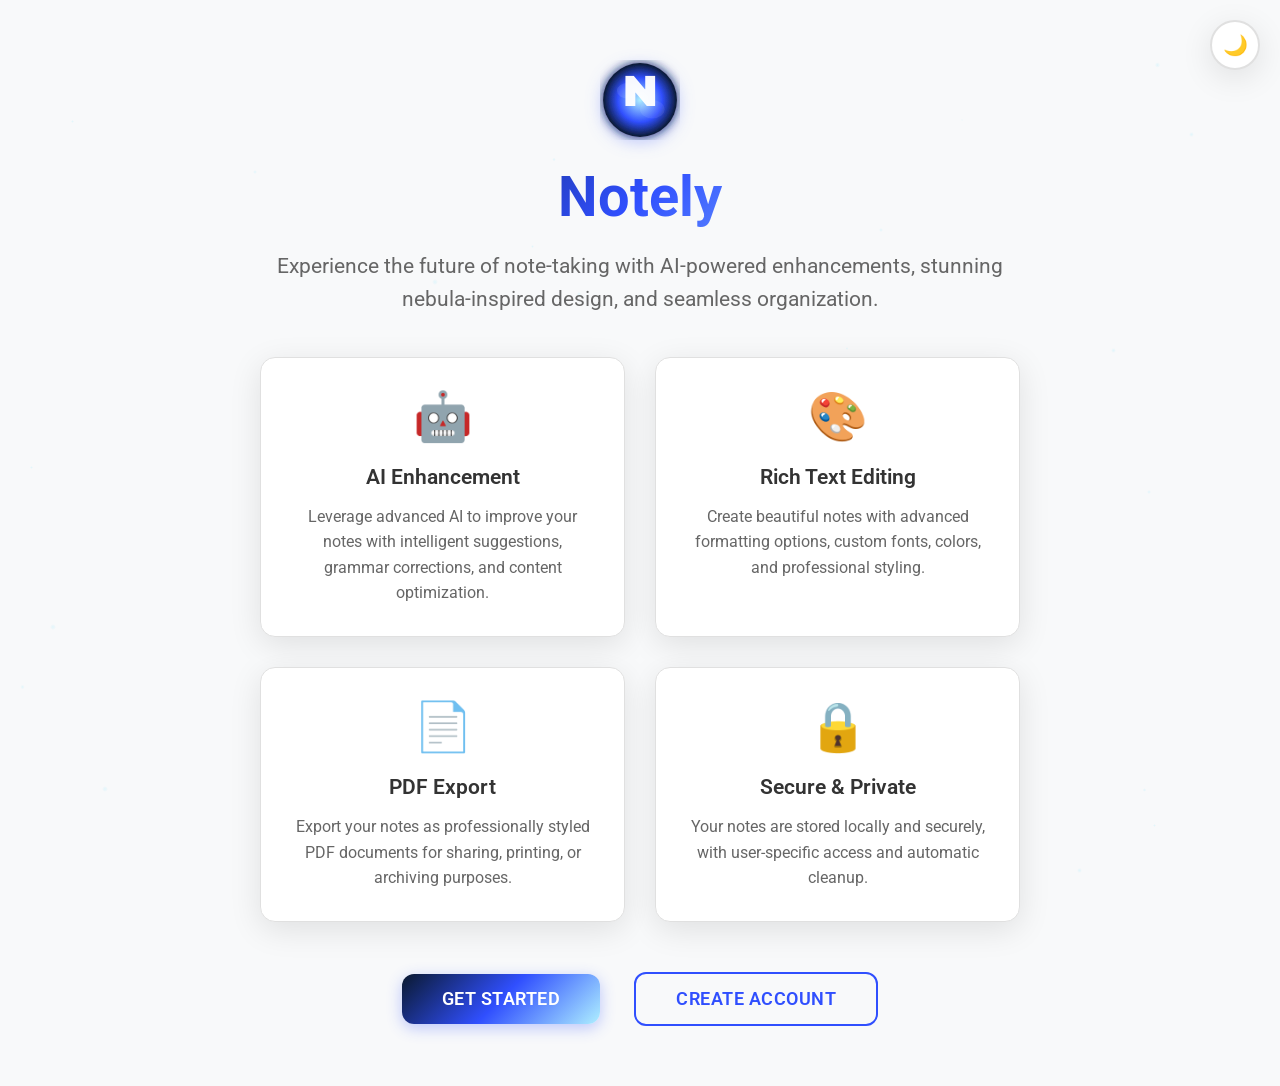
==== landing.html @ 45644776 "add UI pages and styles" ====
<!DOCTYPE html>
<html lang="en" data-theme="light">
<head>
    <meta charset="UTF-8">
    <meta name="viewport" content="width=device-width, initial-scale=1.0">
    <title>Notely - AI Enhanced Notes App</title>
    <link rel="stylesheet" href="auth-styles.css">
    <link href="https://fonts.googleapis.com/css?family=Roboto:400,700|Open+Sans:400,700|Lato:400,700|Montserrat:400,700&display=swap" rel="stylesheet">
    <style>
        .landing-content {
            text-align: center;
            max-width: 800px;
            margin: 0 auto;
            padding: 40px 20px;
        }
        
        .landing-title {
            font-size: 3.5rem;
            font-weight: 700;
            margin-bottom: 20px;
            background: var(--nebula-gradient);
            -webkit-background-clip: text;
            -webkit-text-fill-color: transparent;
            background-clip: text;
        }
        
        .landing-subtitle {
            font-size: 1.3rem;
            color: var(--text-secondary);
            margin-bottom: 40px;
            line-height: 1.6;
        }
        
        .landing-features {
            display: grid;
            grid-template-columns: repeat(auto-fit, minmax(250px, 1fr));
            gap: 30px;
            margin: 40px 0;
        }
        
        .feature-card {
            background: var(--card-bg);
            padding: 30px;
            border-radius: 15px;
            box-shadow: var(--shadow);
            border: 1px solid var(--border-color);
            transition: all 0.3s ease;
        }
        
        .feature-card:hover {
            transform: translateY(-5px);
            box-shadow: var(--shadow-hover);
        }
        
        .feature-icon {
            font-size: 3rem;
            margin-bottom: 20px;
        }
        
        .feature-title {
            font-size: 1.3rem;
            font-weight: 600;
            margin-bottom: 15px;
            color: var(--text-primary);
        }
        
        .feature-description {
            color: var(--text-secondary);
            line-height: 1.6;
        }
        
        .landing-actions {
            margin-top: 50px;
        }
        
        .landing-btn {
            display: inline-block;
            padding: 15px 40px;
            margin: 0 15px;
            border-radius: 12px;
            font-size: 1.1rem;
            font-weight: 600;
            text-decoration: none;
            transition: all 0.3s ease;
            text-transform: uppercase;
            letter-spacing: 0.5px;
        }
        
        .landing-btn.primary {
            background: var(--nebula-gradient);
            color: white;
            box-shadow: 0 4px 15px rgba(48, 79, 254, 0.3);
        }
        
        .landing-btn.secondary {
            background: transparent;
            color: var(--primary-color);
            border: 2px solid var(--primary-color);
        }
        
        .landing-btn:hover {
            transform: translateY(-2px);
            box-shadow: 0 8px 25px rgba(48, 79, 254, 0.4);
        }
        
        .landing-btn.secondary:hover {
            background: var(--primary-color);
            color: white;
        }
        
        @media (max-width: 768px) {
            .landing-title {
                font-size: 2.5rem;
            }
            
            .landing-subtitle {
                font-size: 1.1rem;
            }
            
            .landing-actions {
                display: flex;
                flex-direction: column;
                gap: 15px;
                align-items: center;
            }
            
            .landing-btn {
                margin: 0;
                width: 200px;
            }
        }
    </style>
</head>
<body>
    <!-- Animated background particles -->
    <div class="particles" id="particles"></div>
    
    <!-- Theme toggle button -->
    <button class="theme-toggle" id="themeToggle" title="Toggle Dark Mode">
        🌙
    </button>
    
    <div class="auth-container">
        <div class="landing-content">
            <div class="logo-container">
                <svg width="80" height="80" viewBox="0 0 52 52" fill="none" xmlns="http://www.w3.org/2000/svg" class="logo-nn-svg-styled">
                    <defs>
                        <radialGradient id="nebulaCircle" cx="50%" cy="50%" r="50%">
                            <stop offset="0%" stop-color="#aeefff"/>
                            <stop offset="60%" stop-color="#304ffe"/>
                            <stop offset="100%" stop-color="#0a192f"/>
                        </radialGradient>
                        <filter id="glow" x="-20%" y="-20%" width="140%" height="140%">
                            <feGaussianBlur stdDeviation="3" result="coloredBlur"/>
                            <feMerge>
                                <feMergeNode in="coloredBlur"/>
                                <feMergeNode in="SourceGraphic"/>
                            </feMerge>
                        </filter>
                    </defs>
                    <circle cx="26" cy="26" r="24" fill="url(#nebulaCircle)" filter="url(#glow)"/>
                    <ellipse cx="18" cy="20" rx="7" ry="5" fill="#fff" opacity="0.10"/>
                    <ellipse cx="34" cy="32" rx="8" ry="6" fill="#fff" opacity="0.08"/>
                    <text x="50%" y="58%" text-anchor="middle" font-family="'Montserrat', 'Roboto', Arial, sans-serif" font-size="28" font-weight="900" fill="#fff" opacity="0.96" class="logo-nn-drop-shadow">N</text>
                </svg>
            </div>
            
            <h1 class="landing-title">Notely</h1>
            <p class="landing-subtitle">
                Experience the future of note-taking with AI-powered enhancements, 
                stunning nebula-inspired design, and seamless organization.
            </p>
            
            <div class="landing-features">
                <div class="feature-card">
                    <div class="feature-icon">🤖</div>
                    <h3 class="feature-title">AI Enhancement</h3>
                    <p class="feature-description">
                        Leverage advanced AI to improve your notes with intelligent suggestions, 
                        grammar corrections, and content optimization.
                    </p>
                </div>
                
                <div class="feature-card">
                    <div class="feature-icon">🎨</div>
                    <h3 class="feature-title">Rich Text Editing</h3>
                    <p class="feature-description">
                        Create beautiful notes with advanced formatting options, 
                        custom fonts, colors, and professional styling.
                    </p>
                </div>
                
                <div class="feature-card">
                    <div class="feature-icon">📄</div>
                    <h3 class="feature-title">PDF Export</h3>
                    <p class="feature-description">
                        Export your notes as professionally styled PDF documents 
                        for sharing, printing, or archiving purposes.
                    </p>
                </div>
                
                <div class="feature-card">
                    <div class="feature-icon">🔒</div>
                    <h3 class="feature-title">Secure & Private</h3>
                    <p class="feature-description">
                        Your notes are stored locally and securely, 
                        with user-specific access and automatic cleanup.
                    </p>
                </div>
            </div>
            
            <div class="landing-actions">
                <a href="login.html" class="landing-btn primary">Get Started</a>
                <a href="signup.html" class="landing-btn secondary">Create Account</a>
            </div>
        </div>
    </div>
    
    <script src="auth.js"></script>
    <script>
        // Check if user is already logged in and redirect accordingly
        document.addEventListener('DOMContentLoaded', () => {
            if (AuthSystem.isLoggedIn()) {
                window.location.href = 'index.html';
            }
        });
        
        // Theme toggle functionality
        const themeToggle = document.getElementById('themeToggle');
        let isDarkMode = localStorage.getItem('darkMode') === 'true';
        
        function setupTheme() {
            if (isDarkMode) {
                document.documentElement.setAttribute('data-theme', 'dark');
                themeToggle.textContent = '☀️';
            } else {
                document.documentElement.setAttribute('data-theme', 'light');
                themeToggle.textContent = '🌙';
            }
        }
        
        function createParticles() {
            const particlesContainer = document.getElementById('particles');
            const particleCount = 30;
            
            for (let i = 0; i < particleCount; i++) {
                const particle = document.createElement('div');
                particle.className = 'particle';
                
                const size = Math.random() * 4 + 2;
                particle.style.width = `${size}px`;
                particle.style.height = `${size}px`;
                particle.style.left = `${Math.random() * 100}%`;
                particle.style.top = `${Math.random() * 100}%`;
                particle.style.animationDelay = `${Math.random() * 6}s`;
                particle.style.animationDuration = `${Math.random() * 3 + 3}s`;
                
                particlesContainer.appendChild(particle);
            }
        }
        
        themeToggle.addEventListener('click', () => {
            isDarkMode = !isDarkMode;
            localStorage.setItem('darkMode', isDarkMode);
            setupTheme();
            
            themeToggle.style.transform = 'rotate(360deg)';
            setTimeout(() => {
                themeToggle.style.transform = '';
            }, 300);
        });
        
        setupTheme();
        createParticles();
    </script>
</body>
</html>
---- auth-styles.css ----
/* Auth Pages Styles - Notely */
:root {
    --primary-color: #304ffe;
    --primary-light: #aeefff;
    --secondary-color: #0a192f;
    --accent-color: #ff6b9d;
    --text-primary: #333;
    --text-secondary: #666;
    --background: #f8f9fa;
    --card-bg: #ffffff;
    --border-color: #e0e0e0;
    --shadow: 0 8px 32px rgba(0, 0, 0, 0.1);
    --shadow-hover: 0 12px 40px rgba(0, 0, 0, 0.15);
    --gradient: linear-gradient(135deg, #667eea 0%, #764ba2 100%);
    --nebula-gradient: linear-gradient(135deg, #0a192f 0%, #304ffe 50%, #aeefff 100%);
}

[data-theme="dark"] {
    --text-primary: #ffffff;
    --text-secondary: #b0b0b0;
    --background: #0a192f;
    --card-bg: #1a2332;
    --border-color: #2a3441;
    --shadow: 0 8px 32px rgba(0, 0, 0, 0.3);
    --shadow-hover: 0 12px 40px rgba(0, 0, 0, 0.4);
}

* {
    margin: 0;
    padding: 0;
    box-sizing: border-box;
}

body {
    font-family: 'Roboto', 'Open Sans', sans-serif;
    background: var(--background);
    color: var(--text-primary);
    min-height: 100vh;
    position: relative;
    overflow-x: hidden;
}

/* Particles Background */
.particles {
    position: fixed;
    top: 0;
    left: 0;
    width: 100%;
    height: 100%;
    z-index: -1;
    overflow: hidden;
}

.particle {
    position: absolute;
    background: radial-gradient(circle, var(--primary-light) 0%, transparent 70%);
    border-radius: 50%;
    opacity: 0.3;
    animation: float 6s ease-in-out infinite;
}

@keyframes float {
    0%, 100% {
        transform: translateY(0px) rotate(0deg);
        opacity: 0.3;
    }
    50% {
        transform: translateY(-20px) rotate(180deg);
        opacity: 0.6;
    }
}

/* Theme Toggle */
.theme-toggle {
    position: fixed;
    top: 20px;
    right: 20px;
    background: var(--card-bg);
    border: 2px solid var(--border-color);
    border-radius: 50%;
    width: 50px;
    height: 50px;
    font-size: 20px;
    cursor: pointer;
    z-index: 1000;
    transition: all 0.3s ease;
    box-shadow: var(--shadow);
}

.theme-toggle:hover {
    transform: scale(1.1);
    box-shadow: var(--shadow-hover);
}

/* Auth Container */
.auth-container {
    display: flex;
    justify-content: center;
    align-items: center;
    min-height: 100vh;
    padding: 20px;
}

.auth-card {
    background: var(--card-bg);
    border-radius: 20px;
    padding: 40px;
    width: 100%;
    max-width: 450px;
    box-shadow: var(--shadow);
    border: 1px solid var(--border-color);
    backdrop-filter: blur(10px);
    animation: slideUp 0.6s ease-out;
}

@keyframes slideUp {
    from {
        opacity: 0;
        transform: translateY(30px);
    }
    to {
        opacity: 1;
        transform: translateY(0);
    }
}

/* Auth Header */
.auth-header {
    text-align: center;
    margin-bottom: 30px;
}

.logo-container {
    margin-bottom: 20px;
}

.logo-nn-svg-styled {
    filter: drop-shadow(0 4px 8px rgba(48, 79, 254, 0.3));
}

.auth-header h1 {
    font-size: 2.5rem;
    font-weight: 700;
    margin-bottom: 10px;
    background: var(--nebula-gradient);
    -webkit-background-clip: text;
    -webkit-text-fill-color: transparent;
    background-clip: text;
}

.auth-header p {
    color: var(--text-secondary);
    font-size: 1.1rem;
}

/* Auth Form */
.auth-form {
    display: flex;
    flex-direction: column;
    gap: 20px;
}

.form-group {
    display: flex;
    flex-direction: column;
    gap: 8px;
}

.form-group label {
    font-weight: 600;
    color: var(--text-primary);
    font-size: 0.95rem;
}

.form-group input {
    padding: 15px 20px;
    border: 2px solid var(--border-color);
    border-radius: 12px;
    font-size: 1rem;
    background: var(--card-bg);
    color: var(--text-primary);
    transition: all 0.3s ease;
    outline: none;
}

.form-group input:focus {
    border-color: var(--primary-color);
    box-shadow: 0 0 0 3px rgba(48, 79, 254, 0.1);
    transform: translateY(-2px);
}

.form-group input::placeholder {
    color: var(--text-secondary);
    opacity: 0.7;
}

/* Auth Button */
.auth-btn {
    padding: 15px 30px;
    border: none;
    border-radius: 12px;
    font-size: 1.1rem;
    font-weight: 600;
    cursor: pointer;
    transition: all 0.3s ease;
    text-transform: uppercase;
    letter-spacing: 0.5px;
}

.auth-btn.primary {
    background: var(--nebula-gradient);
    color: white;
    box-shadow: 0 4px 15px rgba(48, 79, 254, 0.3);
}

.auth-btn.primary:hover {
    transform: translateY(-2px);
    box-shadow: 0 8px 25px rgba(48, 79, 254, 0.4);
}

.auth-btn.primary:active {
    transform: translateY(0);
}

/* Auth Links */
.auth-links {
    text-align: center;
    margin-top: 20px;
    padding-top: 20px;
    border-top: 1px solid var(--border-color);
}

.auth-links a {
    color: var(--primary-color);
    text-decoration: none;
    font-weight: 500;
    transition: color 0.3s ease;
}

.auth-links a:hover {
    color: var(--accent-color);
    text-decoration: underline;
}

.auth-links .divider {
    margin: 0 10px;
    color: var(--text-secondary);
}

.auth-links span {
    color: var(--text-secondary);
}

/* Error Message */
.error-message {
    background: #ffebee;
    color: #c62828;
    padding: 15px;
    border-radius: 8px;
    margin-top: 20px;
    border-left: 4px solid #c62828;
    font-weight: 500;
}

.error-message.hidden {
    display: none;
}

[data-theme="dark"] .error-message {
    background: #2d1b1b;
    color: #ff6b6b;
    border-left-color: #ff6b6b;
}

/* Success Message */
.success-message {
    background: #e8f5e8;
    color: #2e7d32;
    padding: 15px;
    border-radius: 8px;
    margin-top: 20px;
    border-left: 4px solid #2e7d32;
    font-weight: 500;
}

.success-message.hidden {
    display: none;
}

[data-theme="dark"] .success-message {
    background: #1b2d1b;
    color: #4caf50;
    border-left-color: #4caf50;
}

/* Responsive Design */
@media (max-width: 480px) {
    .auth-card {
        padding: 30px 20px;
        margin: 10px;
    }
    
    .auth-header h1 {
        font-size: 2rem;
    }
    
    .auth-header p {
        font-size: 1rem;
    }
    
    .form-group input {
        padding: 12px 15px;
    }
    
    .auth-btn {
        padding: 12px 25px;
        font-size: 1rem;
    }
}

/* Loading State */
.auth-btn.loading {
    position: relative;
    color: transparent;
}

.auth-btn.loading::after {
    content: '';
    position: absolute;
    top: 50%;
    left: 50%;
    transform: translate(-50%, -50%);
    width: 20px;
    height: 20px;
    border: 2px solid transparent;
    border-top: 2px solid white;
    border-radius: 50%;
    animation: spin 1s linear infinite;
}

@keyframes spin {
    0% { transform: translate(-50%, -50%) rotate(0deg); }
    100% { transform: translate(-50%, -50%) rotate(360deg); }
}
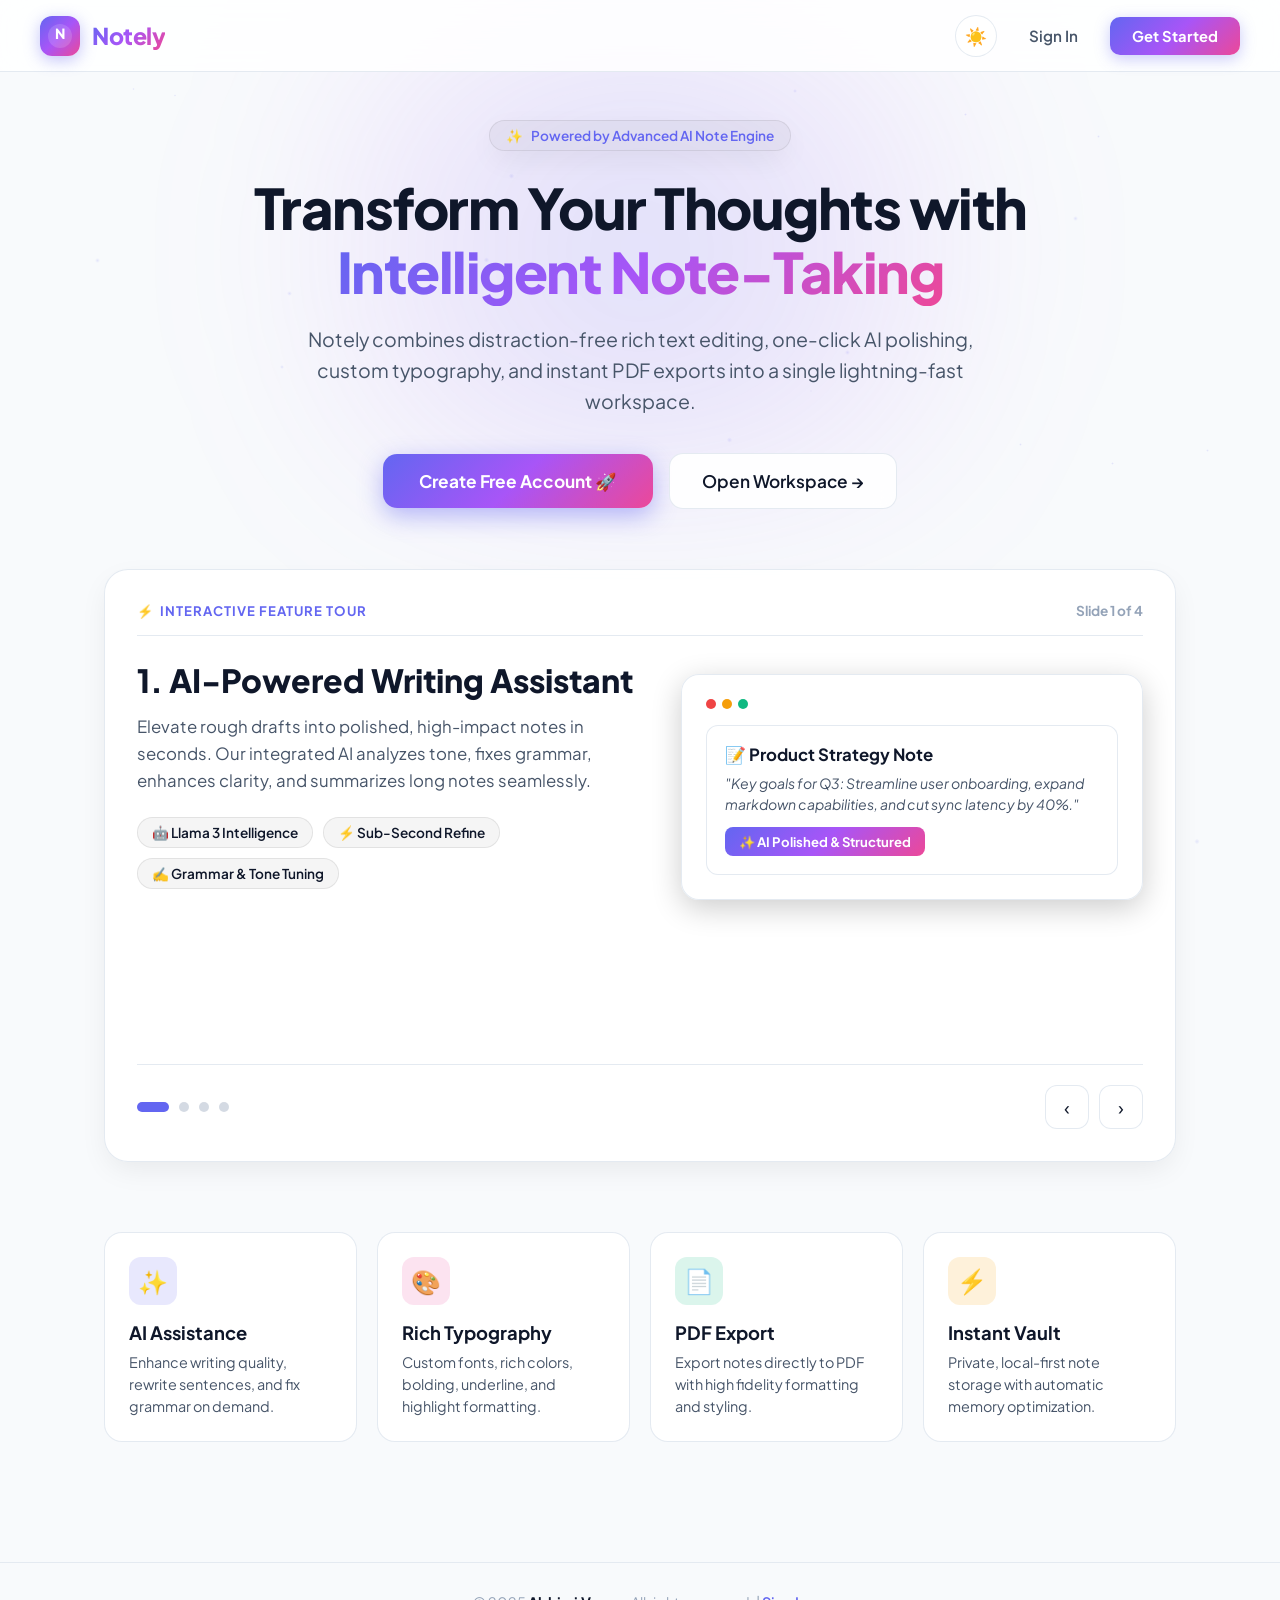
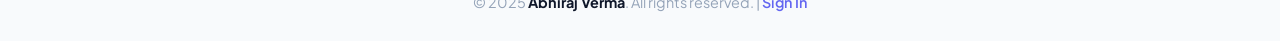
==== commit 0620f7c4: "Modernize UI: 4-slide interactive landing page, high-contrast theme, sleek navbar, and performance f" ====
--- a/landing.html
+++ b/landing.html
@@ -1,277 +1,896 @@
 <!DOCTYPE html>
-<html lang="en" data-theme="light">
+<html lang="en" data-theme="dark">
 <head>
     <meta charset="UTF-8">
     <meta name="viewport" content="width=device-width, initial-scale=1.0">
-    <title>Notely - AI Enhanced Notes App</title>
+    <title>Notely - Next-Gen AI Note Taking</title>
     <link rel="stylesheet" href="auth-styles.css">
-    <link href="https://fonts.googleapis.com/css?family=Roboto:400,700|Open+Sans:400,700|Lato:400,700|Montserrat:400,700&display=swap" rel="stylesheet">
+    <link rel="preconnect" href="https://fonts.googleapis.com">
+    <link rel="preconnect" href="https://fonts.gstatic.com" crossorigin>
+    <link href="https://fonts.googleapis.com/css2?family=Plus+Jakarta+Sans:wght@400;500;600;700;800&family=Montserrat:wght@700;900&display=swap" rel="stylesheet">
     <style>
-        .landing-content {
-            text-align: center;
-            max-width: 800px;
-            margin: 0 auto;
-            padding: 40px 20px;
-        }
-        
-        .landing-title {
-            font-size: 3.5rem;
-            font-weight: 700;
-            margin-bottom: 20px;
-            background: var(--nebula-gradient);
+        :root {
+            --font-main: 'Plus Jakarta Sans', -apple-system, BlinkMacSystemFont, 'Segoe UI', Roboto, sans-serif;
+            --primary: #6366f1;
+            --primary-hover: #4f46e5;
+            --secondary: #8b5cf6;
+            --accent: #ec4899;
+            --cyan: #06b6d4;
+            --grad-hero: linear-gradient(135deg, #6366f1 0%, #a855f7 50%, #ec4899 100%);
+            --grad-glow: linear-gradient(135deg, rgba(99,102,241,0.2) 0%, rgba(168,85,247,0.2) 100%);
+            --grad-cyan: linear-gradient(135deg, #06b6d4 0%, #3b82f6 100%);
+            --grad-emerald: linear-gradient(135deg, #10b981 0%, #059669 100%);
+            --grad-amber: linear-gradient(135deg, #f59e0b 0%, #d97706 100%);
+        }
+
+        [data-theme="dark"] {
+            --bg-body: #070913;
+            --bg-nav: rgba(11, 15, 29, 0.75);
+            --card-bg: rgba(17, 24, 39, 0.7);
+            --card-border: rgba(255, 255, 255, 0.08);
+            --card-border-active: rgba(99, 102, 241, 0.4);
+            --text-title: #f8fafc;
+            --text-body: #94a3b8;
+            --text-muted: #64748b;
+            --shadow-subtle: 0 10px 40px -10px rgba(0, 0, 0, 0.5);
+            --slide-bg: rgba(15, 23, 42, 0.65);
+            --chip-bg: rgba(255, 255, 255, 0.05);
+            --chip-border: rgba(255, 255, 255, 0.1);
+        }
+
+        [data-theme="light"] {
+            --bg-body: #f8fafc;
+            --bg-nav: rgba(255, 255, 255, 0.85);
+            --card-bg: rgba(255, 255, 255, 0.9);
+            --card-border: rgba(226, 232, 240, 0.9);
+            --card-border-active: rgba(99, 102, 241, 0.5);
+            --text-title: #0f172a;
+            --text-body: #475569;
+            --text-muted: #94a3b8;
+            --shadow-subtle: 0 10px 30px -5px rgba(0, 0, 0, 0.08);
+            --slide-bg: rgba(255, 255, 255, 0.8);
+            --chip-bg: rgba(0, 0, 0, 0.04);
+            --chip-border: rgba(0, 0, 0, 0.08);
+        }
+
+        * {
+            margin: 0;
+            padding: 0;
+            box-sizing: border-box;
+            font-family: var(--font-main);
+        }
+
+        body {
+            background-color: var(--bg-body);
+            color: var(--text-title);
+            min-height: 100vh;
+            overflow-x: hidden;
+            position: relative;
+            transition: background 0.3s ease, color 0.3s ease;
+        }
+
+        /* Ambient Glow Background */
+        .ambient-glow {
+            position: fixed;
+            top: 0;
+            left: 50%;
+            transform: translateX(-50%);
+            width: 1000px;
+            height: 500px;
+            background: radial-gradient(circle, rgba(99, 102, 241, 0.18) 0%, rgba(168, 85, 247, 0.1) 40%, transparent 70%);
+            filter: blur(80px);
+            pointer-events: none;
+            z-index: 0;
+        }
+
+        /* Navigation Bar */
+        .landing-nav {
+            position: fixed;
+            top: 0;
+            left: 0;
+            right: 0;
+            height: 72px;
+            background: var(--bg-nav);
+            backdrop-filter: blur(16px);
+            -webkit-backdrop-filter: blur(16px);
+            border-bottom: 1px solid var(--card-border);
+            display: flex;
+            align-items: center;
+            justify-content: space-between;
+            padding: 0 40px;
+            z-index: 100;
+            transition: all 0.3s ease;
+        }
+
+        .brand {
+            display: flex;
+            align-items: center;
+            gap: 12px;
+            text-decoration: none;
+        }
+
+        .brand-logo-wrap {
+            width: 40px;
+            height: 40px;
+            border-radius: 12px;
+            background: var(--grad-hero);
+            display: flex;
+            align-items: center;
+            justify-content: center;
+            box-shadow: 0 4px 16px rgba(99, 102, 241, 0.4);
+        }
+
+        .brand-logo-wrap svg {
+            width: 26px;
+            height: 26px;
+        }
+
+        .brand-name {
+            font-size: 1.45rem;
+            font-weight: 800;
+            letter-spacing: -0.5px;
+            background: var(--grad-hero);
             -webkit-background-clip: text;
             -webkit-text-fill-color: transparent;
-            background-clip: text;
-        }
-        
-        .landing-subtitle {
-            font-size: 1.3rem;
-            color: var(--text-secondary);
-            margin-bottom: 40px;
+        }
+
+        .nav-actions {
+            display: flex;
+            align-items: center;
+            gap: 16px;
+        }
+
+        .btn-theme {
+            width: 42px;
+            height: 42px;
+            border-radius: 50%;
+            background: var(--card-bg);
+            border: 1px solid var(--card-border);
+            color: var(--text-title);
+            font-size: 1.1rem;
+            cursor: pointer;
+            display: flex;
+            align-items: center;
+            justify-content: center;
+            transition: all 0.2s ease;
+        }
+
+        .btn-theme:hover {
+            transform: scale(1.08);
+            border-color: var(--primary);
+        }
+
+        .btn-link {
+            text-decoration: none;
+            color: var(--text-body);
+            font-weight: 600;
+            font-size: 0.95rem;
+            padding: 8px 16px;
+            border-radius: 8px;
+            transition: all 0.2s;
+        }
+
+        .btn-link:hover {
+            color: var(--text-title);
+            background: var(--chip-bg);
+        }
+
+        .btn-primary-nav {
+            text-decoration: none;
+            background: var(--grad-hero);
+            color: #ffffff;
+            font-weight: 700;
+            font-size: 0.92rem;
+            padding: 10px 22px;
+            border-radius: 10px;
+            box-shadow: 0 4px 15px rgba(99, 102, 241, 0.35);
+            transition: all 0.25s ease;
+        }
+
+        .btn-primary-nav:hover {
+            transform: translateY(-1px);
+            box-shadow: 0 6px 22px rgba(99, 102, 241, 0.5);
+        }
+
+        /* Hero Section */
+        .landing-main {
+            position: relative;
+            z-index: 1;
+            max-width: 1120px;
+            margin: 0 auto;
+            padding: 120px 24px 60px;
+            text-align: center;
+        }
+
+        .badge-pill {
+            display: inline-flex;
+            align-items: center;
+            gap: 8px;
+            padding: 6px 16px;
+            background: var(--chip-bg);
+            border: 1px solid var(--chip-border);
+            border-radius: 999px;
+            font-size: 0.85rem;
+            font-weight: 600;
+            color: var(--primary);
+            margin-bottom: 24px;
+            box-shadow: var(--shadow-subtle);
+        }
+
+        .badge-pill .sparkle {
+            animation: pulse 2s infinite;
+        }
+
+        @keyframes pulse {
+            0%, 100% { opacity: 1; transform: scale(1); }
+            50% { opacity: 0.6; transform: scale(0.9); }
+        }
+
+        .hero-title {
+            font-size: 3.5rem;
+            font-weight: 800;
+            line-height: 1.15;
+            letter-spacing: -1.5px;
+            margin-bottom: 20px;
+            color: var(--text-title);
+        }
+
+        .hero-title span.grad-text {
+            background: var(--grad-hero);
+            -webkit-background-clip: text;
+            -webkit-text-fill-color: transparent;
+        }
+
+        .hero-subtitle {
+            font-size: 1.22rem;
             line-height: 1.6;
-        }
-        
-        .landing-features {
-            display: grid;
-            grid-template-columns: repeat(auto-fit, minmax(250px, 1fr));
-            gap: 30px;
-            margin: 40px 0;
-        }
-        
-        .feature-card {
-            background: var(--card-bg);
-            padding: 30px;
-            border-radius: 15px;
-            box-shadow: var(--shadow);
-            border: 1px solid var(--border-color);
-            transition: all 0.3s ease;
-        }
-        
-        .feature-card:hover {
-            transform: translateY(-5px);
-            box-shadow: var(--shadow-hover);
-        }
-        
-        .feature-icon {
-            font-size: 3rem;
-            margin-bottom: 20px;
-        }
-        
-        .feature-title {
-            font-size: 1.3rem;
-            font-weight: 600;
-            margin-bottom: 15px;
-            color: var(--text-primary);
-        }
-        
-        .feature-description {
-            color: var(--text-secondary);
-            line-height: 1.6;
-        }
-        
-        .landing-actions {
-            margin-top: 50px;
-        }
-        
-        .landing-btn {
-            display: inline-block;
-            padding: 15px 40px;
-            margin: 0 15px;
-            border-radius: 12px;
-            font-size: 1.1rem;
+            color: var(--text-body);
+            max-width: 680px;
+            margin: 0 auto 36px;
+        }
+
+        .hero-cta-group {
+            display: flex;
+            align-items: center;
+            justify-content: center;
+            gap: 16px;
+            margin-bottom: 60px;
+            flex-wrap: wrap;
+        }
+
+        .hero-btn-main {
+            display: inline-flex;
+            align-items: center;
+            gap: 10px;
+            padding: 16px 36px;
+            border-radius: 14px;
+            font-size: 1.08rem;
+            font-weight: 700;
+            text-decoration: none;
+            background: var(--grad-hero);
+            color: #ffffff;
+            box-shadow: 0 8px 25px rgba(99, 102, 241, 0.45);
+            transition: all 0.25s ease;
+        }
+
+        .hero-btn-main:hover {
+            transform: translateY(-2px);
+            box-shadow: 0 12px 30px rgba(99, 102, 241, 0.6);
+        }
+
+        .hero-btn-outline {
+            display: inline-flex;
+            align-items: center;
+            gap: 8px;
+            padding: 16px 32px;
+            border-radius: 14px;
+            font-size: 1.08rem;
             font-weight: 600;
             text-decoration: none;
+            color: var(--text-title);
+            background: var(--card-bg);
+            border: 1px solid var(--card-border);
+            backdrop-filter: blur(10px);
+            transition: all 0.25s ease;
+        }
+
+        .hero-btn-outline:hover {
+            border-color: var(--primary);
+            transform: translateY(-2px);
+            color: var(--primary);
+        }
+
+        /* Interactive Slides / Showcase Section */
+        .showcase-container {
+            position: relative;
+            background: var(--card-bg);
+            border: 1px solid var(--card-border);
+            border-radius: 24px;
+            backdrop-filter: blur(20px);
+            -webkit-backdrop-filter: blur(20px);
+            box-shadow: var(--shadow-subtle);
+            padding: 32px;
+            margin-bottom: 70px;
+            text-align: left;
+            overflow: hidden;
+        }
+
+        .showcase-header {
+            display: flex;
+            justify-content: space-between;
+            align-items: center;
+            margin-bottom: 24px;
+            border-bottom: 1px solid var(--card-border);
+            padding-bottom: 16px;
+        }
+
+        .showcase-badge {
+            font-size: 0.82rem;
+            font-weight: 700;
+            text-transform: uppercase;
+            letter-spacing: 1px;
+            color: var(--primary);
+            display: flex;
+            align-items: center;
+            gap: 6px;
+        }
+
+        .slides-wrapper {
+            position: relative;
+            min-height: 380px;
+        }
+
+        .slide-item {
+            position: absolute;
+            top: 0;
+            left: 0;
+            width: 100%;
+            opacity: 0;
+            visibility: hidden;
+            transform: scale(0.97) translateY(10px);
+            transition: all 0.45s cubic-bezier(0.16, 1, 0.3, 1);
+            display: grid;
+            grid-template-columns: 1.1fr 1fr;
+            gap: 36px;
+            align-items: center;
+        }
+
+        .slide-item.active {
+            opacity: 1;
+            visibility: visible;
+            transform: scale(1) translateY(0);
+            position: relative;
+        }
+
+        .slide-text h3 {
+            font-size: 2rem;
+            font-weight: 800;
+            line-height: 1.25;
+            color: var(--text-title);
+            margin-bottom: 14px;
+        }
+
+        .slide-text p {
+            font-size: 1.05rem;
+            line-height: 1.6;
+            color: var(--text-body);
+            margin-bottom: 22px;
+        }
+
+        .slide-chips {
+            display: flex;
+            flex-wrap: wrap;
+            gap: 10px;
+            margin-bottom: 24px;
+        }
+
+        .slide-chip {
+            padding: 6px 14px;
+            background: var(--chip-bg);
+            border: 1px solid var(--chip-border);
+            border-radius: 999px;
+            font-size: 0.85rem;
+            font-weight: 600;
+            color: var(--text-title);
+        }
+
+        /* Mockup Visual in Slides */
+        .slide-visual {
+            background: var(--slide-bg);
+            border: 1px solid var(--card-border);
+            border-radius: 18px;
+            padding: 24px;
+            box-shadow: 0 8px 30px rgba(0, 0, 0, 0.2);
+            position: relative;
+        }
+
+        .mockup-bar {
+            display: flex;
+            gap: 6px;
+            margin-bottom: 16px;
+        }
+
+        .dot {
+            width: 10px;
+            height: 10px;
+            border-radius: 50%;
+        }
+        .dot-red { background: #ef4444; }
+        .dot-yellow { background: #f59e0b; }
+        .dot-green { background: #10b981; }
+
+        .mockup-card {
+            background: var(--card-bg);
+            border-radius: 12px;
+            padding: 18px;
+            border: 1px solid var(--card-border);
+        }
+
+        .mockup-title {
+            font-size: 1.05rem;
+            font-weight: 700;
+            color: var(--text-title);
+            margin-bottom: 8px;
+        }
+
+        .mockup-body {
+            font-size: 0.88rem;
+            color: var(--text-body);
+            line-height: 1.5;
+            margin-bottom: 12px;
+        }
+
+        .mockup-action-pill {
+            display: inline-flex;
+            align-items: center;
+            gap: 6px;
+            padding: 6px 14px;
+            border-radius: 8px;
+            font-size: 0.82rem;
+            font-weight: 700;
+            color: #ffffff;
+        }
+
+        /* Controls: Dots and Next/Prev */
+        .showcase-footer {
+            display: flex;
+            justify-content: space-between;
+            align-items: center;
+            margin-top: 24px;
+            padding-top: 20px;
+            border-top: 1px solid var(--card-border);
+        }
+
+        .slide-dots {
+            display: flex;
+            gap: 10px;
+            align-items: center;
+        }
+
+        .slide-dot {
+            width: 10px;
+            height: 10px;
+            border-radius: 999px;
+            background: var(--text-muted);
+            opacity: 0.4;
+            cursor: pointer;
             transition: all 0.3s ease;
-            text-transform: uppercase;
-            letter-spacing: 0.5px;
-        }
-        
-        .landing-btn.primary {
-            background: var(--nebula-gradient);
-            color: white;
-            box-shadow: 0 4px 15px rgba(48, 79, 254, 0.3);
-        }
-        
-        .landing-btn.secondary {
-            background: transparent;
-            color: var(--primary-color);
-            border: 2px solid var(--primary-color);
-        }
-        
-        .landing-btn:hover {
-            transform: translateY(-2px);
-            box-shadow: 0 8px 25px rgba(48, 79, 254, 0.4);
-        }
-        
-        .landing-btn.secondary:hover {
-            background: var(--primary-color);
-            color: white;
-        }
-        
-        @media (max-width: 768px) {
-            .landing-title {
-                font-size: 2.5rem;
-            }
-            
-            .landing-subtitle {
-                font-size: 1.1rem;
-            }
-            
-            .landing-actions {
-                display: flex;
-                flex-direction: column;
-                gap: 15px;
-                align-items: center;
-            }
-            
-            .landing-btn {
-                margin: 0;
-                width: 200px;
-            }
+            border: none;
+        }
+
+        .slide-dot.active {
+            width: 32px;
+            background: var(--primary);
+            opacity: 1;
+        }
+
+        .slide-nav-btns {
+            display: flex;
+            gap: 10px;
+        }
+
+        .slide-btn {
+            width: 44px;
+            height: 44px;
+            border-radius: 12px;
+            background: var(--card-bg);
+            border: 1px solid var(--card-border);
+            color: var(--text-title);
+            font-size: 1.2rem;
+            cursor: pointer;
+            display: flex;
+            align-items: center;
+            justify-content: center;
+            transition: all 0.2s ease;
+        }
+
+        .slide-btn:hover {
+            background: var(--primary);
+            color: #ffffff;
+            border-color: var(--primary);
+        }
+
+        /* 4 Quick Feature Cards Grid */
+        .features-grid {
+            display: grid;
+            grid-template-columns: repeat(4, 1fr);
+            gap: 20px;
+            margin-bottom: 60px;
+            text-align: left;
+        }
+
+        .f-card {
+            background: var(--card-bg);
+            border: 1px solid var(--card-border);
+            border-radius: 18px;
+            padding: 24px;
+            backdrop-filter: blur(10px);
+            transition: all 0.3s ease;
+        }
+
+        .f-card:hover {
+            transform: translateY(-4px);
+            border-color: var(--card-border-active);
+            box-shadow: var(--shadow-subtle);
+        }
+
+        .f-icon-box {
+            width: 48px;
+            height: 48px;
+            border-radius: 12px;
+            display: flex;
+            align-items: center;
+            justify-content: center;
+            font-size: 1.5rem;
+            margin-bottom: 16px;
+        }
+
+        .f-card h4 {
+            font-size: 1.15rem;
+            font-weight: 700;
+            color: var(--text-title);
+            margin-bottom: 8px;
+        }
+
+        .f-card p {
+            font-size: 0.9rem;
+            color: var(--text-body);
+            line-height: 1.5;
+        }
+
+        /* Footer */
+        .landing-footer {
+            border-top: 1px solid var(--card-border);
+            padding: 30px 20px;
+            text-align: center;
+            font-size: 0.9rem;
+            color: var(--text-muted);
+        }
+
+        .landing-footer a {
+            color: var(--primary);
+            text-decoration: none;
+            font-weight: 600;
+        }
+
+        /* Responsive */
+        @media (max-width: 900px) {
+            .landing-nav { padding: 0 20px; }
+            .hero-title { font-size: 2.6rem; }
+            .slide-item { grid-template-columns: 1fr; gap: 24px; }
+            .features-grid { grid-template-columns: repeat(2, 1fr); }
+        }
+
+        @media (max-width: 600px) {
+            .hero-title { font-size: 2.1rem; }
+            .hero-subtitle { font-size: 1rem; }
+            .features-grid { grid-template-columns: 1fr; }
+            .slide-text h3 { font-size: 1.5rem; }
+            .showcase-container { padding: 20px; }
         }
     </style>
 </head>
 <body>
-    <!-- Animated background particles -->
+    <div class="ambient-glow"></div>
     <div class="particles" id="particles"></div>
-    
-    <!-- Theme toggle button -->
-    <button class="theme-toggle" id="themeToggle" title="Toggle Dark Mode">
-        🌙
-    </button>
-    
-    <div class="auth-container">
-        <div class="landing-content">
-            <div class="logo-container">
-                <svg width="80" height="80" viewBox="0 0 52 52" fill="none" xmlns="http://www.w3.org/2000/svg" class="logo-nn-svg-styled">
-                    <defs>
-                        <radialGradient id="nebulaCircle" cx="50%" cy="50%" r="50%">
-                            <stop offset="0%" stop-color="#aeefff"/>
-                            <stop offset="60%" stop-color="#304ffe"/>
-                            <stop offset="100%" stop-color="#0a192f"/>
-                        </radialGradient>
-                        <filter id="glow" x="-20%" y="-20%" width="140%" height="140%">
-                            <feGaussianBlur stdDeviation="3" result="coloredBlur"/>
-                            <feMerge>
-                                <feMergeNode in="coloredBlur"/>
-                                <feMergeNode in="SourceGraphic"/>
-                            </feMerge>
-                        </filter>
-                    </defs>
-                    <circle cx="26" cy="26" r="24" fill="url(#nebulaCircle)" filter="url(#glow)"/>
-                    <ellipse cx="18" cy="20" rx="7" ry="5" fill="#fff" opacity="0.10"/>
-                    <ellipse cx="34" cy="32" rx="8" ry="6" fill="#fff" opacity="0.08"/>
-                    <text x="50%" y="58%" text-anchor="middle" font-family="'Montserrat', 'Roboto', Arial, sans-serif" font-size="28" font-weight="900" fill="#fff" opacity="0.96" class="logo-nn-drop-shadow">N</text>
+
+    <!-- Navigation -->
+    <header class="landing-nav">
+        <a href="landing.html" class="brand">
+            <div class="brand-logo-wrap">
+                <svg viewBox="0 0 52 52" fill="none" xmlns="http://www.w3.org/2000/svg">
+                    <circle cx="26" cy="26" r="24" fill="#ffffff" fill-opacity="0.15"/>
+                    <text x="50%" y="60%" text-anchor="middle" font-family="'Montserrat', sans-serif" font-size="28" font-weight="900" fill="#ffffff">N</text>
                 </svg>
             </div>
-            
-            <h1 class="landing-title">Notely</h1>
-            <p class="landing-subtitle">
-                Experience the future of note-taking with AI-powered enhancements, 
-                stunning nebula-inspired design, and seamless organization.
-            </p>
-            
-            <div class="landing-features">
-                <div class="feature-card">
-                    <div class="feature-icon">🤖</div>
-                    <h3 class="feature-title">AI Enhancement</h3>
-                    <p class="feature-description">
-                        Leverage advanced AI to improve your notes with intelligent suggestions, 
-                        grammar corrections, and content optimization.
-                    </p>
+            <span class="brand-name">Notely</span>
+        </a>
+
+        <div class="nav-actions">
+            <button class="btn-theme" id="themeToggle" title="Toggle Light/Dark Theme">🌙</button>
+            <a href="login.html" class="btn-link">Sign In</a>
+            <a href="signup.html" class="btn-primary-nav">Get Started</a>
+        </div>
+    </header>
+
+    <!-- Main Container -->
+    <main class="landing-main">
+        <!-- Hero Section -->
+        <div class="badge-pill">
+            <span class="sparkle">✨</span> Powered by Advanced AI Note Engine
+        </div>
+
+        <h1 class="hero-title">
+            Transform Your Thoughts with <br>
+            <span class="grad-text">Intelligent Note-Taking</span>
+        </h1>
+
+        <p class="hero-subtitle">
+            Notely combines distraction-free rich text editing, one-click AI polishing, custom typography, and instant PDF exports into a single lightning-fast workspace.
+        </p>
+
+        <div class="hero-cta-group">
+            <a href="signup.html" class="hero-btn-main">
+                Create Free Account 🚀
+            </a>
+            <a href="login.html" class="hero-btn-outline">
+                Open Workspace →
+            </a>
+        </div>
+
+        <!-- Interactive 4-Slide Showcase Section -->
+        <div class="showcase-container" id="showcaseContainer">
+            <div class="showcase-header">
+                <div class="showcase-badge">
+                    <span>⚡</span> Interactive Feature Tour
                 </div>
-                
-                <div class="feature-card">
-                    <div class="feature-icon">🎨</div>
-                    <h3 class="feature-title">Rich Text Editing</h3>
-                    <p class="feature-description">
-                        Create beautiful notes with advanced formatting options, 
-                        custom fonts, colors, and professional styling.
-                    </p>
+                <span id="slideCounter" style="font-size: 0.85rem; font-weight: 700; color: var(--text-muted);">Slide 1 of 4</span>
+            </div>
+
+            <div class="slides-wrapper">
+                <!-- Slide 1: AI Assistant -->
+                <div class="slide-item active" data-index="0">
+                    <div class="slide-text">
+                        <h3>1. AI-Powered Writing Assistant</h3>
+                        <p>Elevate rough drafts into polished, high-impact notes in seconds. Our integrated AI analyzes tone, fixes grammar, enhances clarity, and summarizes long notes seamlessly.</p>
+                        <div class="slide-chips">
+                            <span class="slide-chip">🤖 Llama 3 Intelligence</span>
+                            <span class="slide-chip">⚡ Sub-Second Refine</span>
+                            <span class="slide-chip">✍️ Grammar & Tone Tuning</span>
+                        </div>
+                    </div>
+                    <div class="slide-visual">
+                        <div class="mockup-bar">
+                            <span class="dot dot-red"></span>
+                            <span class="dot dot-yellow"></span>
+                            <span class="dot dot-green"></span>
+                        </div>
+                        <div class="mockup-card">
+                            <div class="mockup-title">📝 Product Strategy Note</div>
+                            <div class="mockup-body">
+                                <em>"Key goals for Q3: Streamline user onboarding, expand markdown capabilities, and cut sync latency by 40%."</em>
+                            </div>
+                            <span class="mockup-action-pill" style="background: var(--grad-hero);">✨ AI Polished & Structured</span>
+                        </div>
+                    </div>
                 </div>
-                
-                <div class="feature-card">
-                    <div class="feature-icon">📄</div>
-                    <h3 class="feature-title">PDF Export</h3>
-                    <p class="feature-description">
-                        Export your notes as professionally styled PDF documents 
-                        for sharing, printing, or archiving purposes.
-                    </p>
+
+                <!-- Slide 2: Rich Text & Typography -->
+                <div class="slide-item" data-index="1">
+                    <div class="slide-text">
+                        <h3>2. Custom Fonts & Rich Text Studio</h3>
+                        <p>Express ideas your way. Choose from handcrafted Google typography pairings, text highlighting, custom color palettes, and full inline rich text tools.</p>
+                        <div class="slide-chips">
+                            <span class="slide-chip">🎨 10+ Google Fonts</span>
+                            <span class="slide-chip">🖌️ Color & Highlight Pickers</span>
+                            <span class="slide-chip"><b>B</b> / <u>U</u> / <s>S</s> Formatting</span>
+                        </div>
+                    </div>
+                    <div class="slide-visual">
+                        <div class="mockup-bar">
+                            <span class="dot dot-red"></span>
+                            <span class="dot dot-yellow"></span>
+                            <span class="dot dot-green"></span>
+                        </div>
+                        <div class="mockup-card">
+                            <div class="mockup-title" style="font-family: 'Montserrat', sans-serif; color: var(--primary);">🎨 Creative Brief — Montserrat 18px</div>
+                            <div class="mockup-body">
+                                <span style="background: rgba(236,72,153,0.2); padding: 2px 6px; border-radius: 4px; font-weight: bold;">Highlight Key Milestones</span> with styled selections and beautiful font hierarchies.
+                            </div>
+                            <span class="mockup-action-pill" style="background: var(--grad-cyan);">🖋️ Rich Text Enabled</span>
+                        </div>
+                    </div>
                 </div>
-                
-                <div class="feature-card">
-                    <div class="feature-icon">🔒</div>
-                    <h3 class="feature-title">Secure & Private</h3>
-                    <p class="feature-description">
-                        Your notes are stored locally and securely, 
-                        with user-specific access and automatic cleanup.
-                    </p>
+
+                <!-- Slide 3: PDF Export & Smart Storage -->
+                <div class="slide-item" data-index="2">
+                    <div class="slide-text">
+                        <h3>3. One-Click PDF Export & Smart Vault</h3>
+                        <p>Generate beautifully formatted, high-resolution PDF documents ready for sharing, archiving, or printing. Keep your space clean with automated lifecycle storage.</p>
+                        <div class="slide-chips">
+                            <span class="slide-chip">📄 Vector Sharp PDFs</span>
+                            <span class="slide-chip">📊 Storage Meter</span>
+                            <span class="slide-chip">🛡️ 15-Day Auto-Cleanup</span>
+                        </div>
+                    </div>
+                    <div class="slide-visual">
+                        <div class="mockup-bar">
+                            <span class="dot dot-red"></span>
+                            <span class="dot dot-yellow"></span>
+                            <span class="dot dot-green"></span>
+                        </div>
+                        <div class="mockup-card">
+                            <div class="mockup-title">📑 Export Ready: Meeting Summary.pdf</div>
+                            <div class="mockup-body">
+                                Clean margins, selectable vector text, and custom header metadata embedded automatically.
+                            </div>
+                            <span class="mockup-action-pill" style="background: var(--grad-emerald);">⬇️ Download PDF (One-Click)</span>
+                        </div>
+                    </div>
+                </div>
+
+                <!-- Slide 4: Privacy & Nebula Dark Mode -->
+                <div class="slide-item" data-index="3">
+                    <div class="slide-text">
+                        <h3>4. 100% Client-Side Privacy & Dark Theme</h3>
+                        <p>Your notes are saved in your local sandbox vault. Enjoy zero-latency instant searching and switch effortlessly between midnight dark and crisp light themes.</p>
+                        <div class="slide-chips">
+                            <span class="slide-chip">🔒 Zero Tracker Policy</span>
+                            <span class="slide-chip">🌙 Midnight Dark Mode</span>
+                            <span class="slide-chip">📱 100% Mobile Ready</span>
+                        </div>
+                    </div>
+                    <div class="slide-visual">
+                        <div class="mockup-bar">
+                            <span class="dot dot-red"></span>
+                            <span class="dot dot-yellow"></span>
+                            <span class="dot dot-green"></span>
+                        </div>
+                        <div class="mockup-card">
+                            <div class="mockup-title">🔒 Private Encrypted Vault</div>
+                            <div class="mockup-body">
+                                <em>All notes live in your browser's private storage. No unauthorized external access.</em>
+                            </div>
+                            <span class="mockup-action-pill" style="background: var(--grad-amber);">🛡️ Local Storage Active</span>
+                        </div>
+                    </div>
                 </div>
             </div>
-            
-            <div class="landing-actions">
-                <a href="login.html" class="landing-btn primary">Get Started</a>
-                <a href="signup.html" class="landing-btn secondary">Create Account</a>
+
+            <!-- Slide Navigation Footer -->
+            <div class="showcase-footer">
+                <div class="slide-dots" id="slideDots">
+                    <button class="slide-dot active" data-to="0" title="Slide 1"></button>
+                    <button class="slide-dot" data-to="1" title="Slide 2"></button>
+                    <button class="slide-dot" data-to="2" title="Slide 3"></button>
+                    <button class="slide-dot" data-to="3" title="Slide 4"></button>
+                </div>
+
+                <div class="slide-nav-btns">
+                    <button class="slide-btn" id="prevSlideBtn" title="Previous Slide">‹</button>
+                    <button class="slide-btn" id="nextSlideBtn" title="Next Slide">›</button>
+                </div>
             </div>
         </div>
-    </div>
-    
+
+        <!-- 4 Quick Highlight Cards -->
+        <div class="features-grid">
+            <div class="f-card">
+                <div class="f-icon-box" style="background: rgba(99,102,241,0.15); color: #818cf8;">✨</div>
+                <h4>AI Assistance</h4>
+                <p>Enhance writing quality, rewrite sentences, and fix grammar on demand.</p>
+            </div>
+            <div class="f-card">
+                <div class="f-icon-box" style="background: rgba(236,72,153,0.15); color: #f472b6;">🎨</div>
+                <h4>Rich Typography</h4>
+                <p>Custom fonts, rich colors, bolding, underline, and highlight formatting.</p>
+            </div>
+            <div class="f-card">
+                <div class="f-icon-box" style="background: rgba(16,185,129,0.15); color: #34d399;">📄</div>
+                <h4>PDF Export</h4>
+                <p>Export notes directly to PDF with high fidelity formatting and styling.</p>
+            </div>
+            <div class="f-card">
+                <div class="f-icon-box" style="background: rgba(245,158,11,0.15); color: #fbbf24;">⚡</div>
+                <h4>Instant Vault</h4>
+                <p>Private, local-first note storage with automatic memory optimization.</p>
+            </div>
+        </div>
+    </main>
+
+    <!-- Footer -->
+    <footer class="landing-footer">
+        <div>&copy; 2025 <strong style="color: var(--text-title);">Abhiraj Verma</strong>. All rights reserved. | <a href="login.html">Sign In</a></div>
+    </footer>
+
     <script src="auth.js"></script>
     <script>
-        // Check if user is already logged in and redirect accordingly
+        // Redirect if already logged in
         document.addEventListener('DOMContentLoaded', () => {
             if (AuthSystem.isLoggedIn()) {
                 window.location.href = 'index.html';
             }
         });
-        
-        // Theme toggle functionality
+
+        // Theme Toggle
         const themeToggle = document.getElementById('themeToggle');
-        let isDarkMode = localStorage.getItem('darkMode') === 'true';
-        
-        function setupTheme() {
-            if (isDarkMode) {
+        let isDark = localStorage.getItem('darkMode') !== 'false'; // Default dark
+
+        function applyTheme() {
+            if (isDark) {
                 document.documentElement.setAttribute('data-theme', 'dark');
-                themeToggle.textContent = '☀️';
+                if (themeToggle) themeToggle.textContent = '☀️';
             } else {
                 document.documentElement.setAttribute('data-theme', 'light');
-                themeToggle.textContent = '🌙';
+                if (themeToggle) themeToggle.textContent = '🌙';
             }
         }
-        
-        function createParticles() {
-            const particlesContainer = document.getElementById('particles');
-            const particleCount = 30;
-            
-            for (let i = 0; i < particleCount; i++) {
-                const particle = document.createElement('div');
-                particle.className = 'particle';
-                
-                const size = Math.random() * 4 + 2;
-                particle.style.width = `${size}px`;
-                particle.style.height = `${size}px`;
-                particle.style.left = `${Math.random() * 100}%`;
-                particle.style.top = `${Math.random() * 100}%`;
-                particle.style.animationDelay = `${Math.random() * 6}s`;
-                particle.style.animationDuration = `${Math.random() * 3 + 3}s`;
-                
-                particlesContainer.appendChild(particle);
+
+        if (themeToggle) {
+            themeToggle.addEventListener('click', () => {
+                isDark = !isDark;
+                localStorage.setItem('darkMode', isDark);
+                applyTheme();
+            });
+        }
+        applyTheme();
+
+        // 4-Slide Interactive Showcase Logic
+        const slides = document.querySelectorAll('.slide-item');
+        const dots = document.querySelectorAll('.slide-dot');
+        const prevBtn = document.getElementById('prevSlideBtn');
+        const nextBtn = document.getElementById('nextSlideBtn');
+        const counter = document.getElementById('slideCounter');
+        const showcase = document.getElementById('showcaseContainer');
+        let currentSlide = 0;
+        let autoSlideTimer = null;
+
+        function showSlide(idx) {
+            if (idx < 0) idx = slides.length - 1;
+            if (idx >= slides.length) idx = 0;
+            currentSlide = idx;
+
+            slides.forEach((s, i) => {
+                s.classList.toggle('active', i === currentSlide);
+            });
+
+            dots.forEach((d, i) => {
+                d.classList.toggle('active', i === currentSlide);
+            });
+
+            if (counter) {
+                counter.textContent = `Slide ${currentSlide + 1} of ${slides.length}`;
             }
         }
-        
-        themeToggle.addEventListener('click', () => {
-            isDarkMode = !isDarkMode;
-            localStorage.setItem('darkMode', isDarkMode);
-            setupTheme();
-            
-            themeToggle.style.transform = 'rotate(360deg)';
-            setTimeout(() => {
-                themeToggle.style.transform = '';
-            }, 300);
+
+        if (prevBtn) prevBtn.addEventListener('click', () => { showSlide(currentSlide - 1); resetTimer(); });
+        if (nextBtn) nextBtn.addEventListener('click', () => { showSlide(currentSlide + 1); resetTimer(); });
+
+        dots.forEach(dot => {
+            dot.addEventListener('click', (e) => {
+                const targetIdx = parseInt(e.target.getAttribute('data-to'));
+                showSlide(targetIdx);
+                resetTimer();
+            });
         });
-        
-        setupTheme();
-        createParticles();
+
+        function startAutoSlide() {
+            autoSlideTimer = setInterval(() => {
+                showSlide(currentSlide + 1);
+            }, 5500);
+        }
+
+        function resetTimer() {
+            if (autoSlideTimer) clearInterval(autoSlideTimer);
+            startAutoSlide();
+        }
+
+        if (showcase) {
+            showcase.addEventListener('mouseenter', () => { if (autoSlideTimer) clearInterval(autoSlideTimer); });
+            showcase.addEventListener('mouseleave', () => { startAutoSlide(); });
+        }
+
+        startAutoSlide();
     </script>
 </body>
-</html> +</html>
--- a/auth-styles.css
+++ b/auth-styles.css
@@ -1,28 +1,31 @@
-/* Auth Pages Styles - Notely */
+/* Modern Auth & Landing Page Styles - Notely */
 :root {
-    --primary-color: #304ffe;
-    --primary-light: #aeefff;
-    --secondary-color: #0a192f;
-    --accent-color: #ff6b9d;
-    --text-primary: #333;
-    --text-secondary: #666;
-    --background: #f8f9fa;
-    --card-bg: #ffffff;
-    --border-color: #e0e0e0;
-    --shadow: 0 8px 32px rgba(0, 0, 0, 0.1);
-    --shadow-hover: 0 12px 40px rgba(0, 0, 0, 0.15);
-    --gradient: linear-gradient(135deg, #667eea 0%, #764ba2 100%);
-    --nebula-gradient: linear-gradient(135deg, #0a192f 0%, #304ffe 50%, #aeefff 100%);
+    --primary-color: #6366f1;
+    --primary-light: #a5b4fc;
+    --primary-dark: #4338ca;
+    --secondary-color: #0f172a;
+    --accent-color: #ec4899;
+    --cyan-accent: #06b6d4;
+    --text-primary: #0f172a;
+    --text-secondary: #475569;
+    --background: #f8fafc;
+    --card-bg: rgba(255, 255, 255, 0.9);
+    --border-color: #e2e8f0;
+    --shadow: 0 10px 30px -5px rgba(0, 0, 0, 0.08);
+    --shadow-hover: 0 20px 40px -10px rgba(99, 102, 241, 0.2);
+    --gradient: linear-gradient(135deg, #6366f1 0%, #8b5cf6 50%, #ec4899 100%);
+    --nebula-gradient: linear-gradient(135deg, #6366f1 0%, #a855f7 50%, #ec4899 100%);
+    --card-backdrop: blur(16px);
 }
 
 [data-theme="dark"] {
-    --text-primary: #ffffff;
-    --text-secondary: #b0b0b0;
-    --background: #0a192f;
-    --card-bg: #1a2332;
-    --border-color: #2a3441;
-    --shadow: 0 8px 32px rgba(0, 0, 0, 0.3);
-    --shadow-hover: 0 12px 40px rgba(0, 0, 0, 0.4);
+    --text-primary: #f8fafc;
+    --text-secondary: #94a3b8;
+    --background: #070913;
+    --card-bg: rgba(17, 24, 39, 0.75);
+    --border-color: rgba(255, 255, 255, 0.09);
+    --shadow: 0 10px 40px -10px rgba(0, 0, 0, 0.6);
+    --shadow-hover: 0 20px 45px -10px rgba(99, 102, 241, 0.35);
 }
 
 * {
@@ -32,15 +35,16 @@
 }
 
 body {
-    font-family: 'Roboto', 'Open Sans', sans-serif;
+    font-family: 'Plus Jakarta Sans', -apple-system, BlinkMacSystemFont, 'Segoe UI', Roboto, sans-serif;
     background: var(--background);
     color: var(--text-primary);
     min-height: 100vh;
     position: relative;
     overflow-x: hidden;
-}
-
-/* Particles Background */
+    transition: background 0.3s ease, color 0.3s ease;
+}
+
+/* Ambient Particles */
 .particles {
     position: fixed;
     top: 0;
@@ -49,23 +53,24 @@
     height: 100%;
     z-index: -1;
     overflow: hidden;
+    pointer-events: none;
 }
 
 .particle {
     position: absolute;
-    background: radial-gradient(circle, var(--primary-light) 0%, transparent 70%);
+    background: radial-gradient(circle, rgba(99, 102, 241, 0.4) 0%, transparent 70%);
     border-radius: 50%;
-    opacity: 0.3;
+    opacity: 0.35;
     animation: float 6s ease-in-out infinite;
 }
 
 @keyframes float {
     0%, 100% {
         transform: translateY(0px) rotate(0deg);
-        opacity: 0.3;
+        opacity: 0.25;
     }
     50% {
-        transform: translateY(-20px) rotate(180deg);
+        transform: translateY(-25px) rotate(180deg);
         opacity: 0.6;
     }
 }
@@ -73,54 +78,62 @@
 /* Theme Toggle */
 .theme-toggle {
     position: fixed;
-    top: 20px;
-    right: 20px;
+    top: 24px;
+    right: 24px;
     background: var(--card-bg);
-    border: 2px solid var(--border-color);
+    border: 1px solid var(--border-color);
     border-radius: 50%;
-    width: 50px;
-    height: 50px;
-    font-size: 20px;
+    width: 46px;
+    height: 46px;
+    font-size: 1.15rem;
     cursor: pointer;
     z-index: 1000;
-    transition: all 0.3s ease;
+    transition: all 0.25s ease;
     box-shadow: var(--shadow);
+    display: flex;
+    align-items: center;
+    justify-content: center;
+    color: var(--text-primary);
+    backdrop-filter: var(--card-backdrop);
 }
 
 .theme-toggle:hover {
     transform: scale(1.1);
-    box-shadow: var(--shadow-hover);
-}
-
-/* Auth Container */
+    border-color: var(--primary-color);
+}
+
+/* Auth Layout */
 .auth-container {
     display: flex;
     justify-content: center;
     align-items: center;
     min-height: 100vh;
-    padding: 20px;
+    padding: 30px 20px;
+    position: relative;
+    z-index: 1;
 }
 
 .auth-card {
     background: var(--card-bg);
-    border-radius: 20px;
-    padding: 40px;
+    border-radius: 24px;
+    padding: 44px 38px;
     width: 100%;
-    max-width: 450px;
+    max-width: 460px;
     box-shadow: var(--shadow);
     border: 1px solid var(--border-color);
-    backdrop-filter: blur(10px);
-    animation: slideUp 0.6s ease-out;
+    backdrop-filter: var(--card-backdrop);
+    -webkit-backdrop-filter: var(--card-backdrop);
+    animation: slideUp 0.5s cubic-bezier(0.16, 1, 0.3, 1);
 }
 
 @keyframes slideUp {
     from {
         opacity: 0;
-        transform: translateY(30px);
+        transform: translateY(24px) scale(0.98);
     }
     to {
         opacity: 1;
-        transform: translateY(0);
+        transform: translateY(0) scale(1);
     }
 }
 
@@ -131,110 +144,116 @@
 }
 
 .logo-container {
-    margin-bottom: 20px;
+    margin-bottom: 16px;
+    display: inline-block;
 }
 
 .logo-nn-svg-styled {
-    filter: drop-shadow(0 4px 8px rgba(48, 79, 254, 0.3));
+    filter: drop-shadow(0 6px 16px rgba(99, 102, 241, 0.4));
 }
 
 .auth-header h1 {
-    font-size: 2.5rem;
-    font-weight: 700;
-    margin-bottom: 10px;
+    font-size: 2.1rem;
+    font-weight: 800;
+    letter-spacing: -0.5px;
+    margin-bottom: 8px;
     background: var(--nebula-gradient);
     -webkit-background-clip: text;
     -webkit-text-fill-color: transparent;
-    background-clip: text;
 }
 
 .auth-header p {
     color: var(--text-secondary);
-    font-size: 1.1rem;
-}
-
-/* Auth Form */
+    font-size: 0.98rem;
+    line-height: 1.5;
+}
+
+/* Form Styles */
 .auth-form {
     display: flex;
     flex-direction: column;
-    gap: 20px;
+    gap: 18px;
 }
 
 .form-group {
     display: flex;
     flex-direction: column;
-    gap: 8px;
+    gap: 7px;
 }
 
 .form-group label {
     font-weight: 600;
     color: var(--text-primary);
-    font-size: 0.95rem;
+    font-size: 0.9rem;
+    letter-spacing: 0.2px;
 }
 
 .form-group input {
-    padding: 15px 20px;
-    border: 2px solid var(--border-color);
+    padding: 13px 18px;
+    border: 1.5px solid var(--border-color);
     border-radius: 12px;
-    font-size: 1rem;
+    font-size: 0.98rem;
     background: var(--card-bg);
     color: var(--text-primary);
-    transition: all 0.3s ease;
+    transition: all 0.25s ease;
     outline: none;
+    font-family: inherit;
 }
 
 .form-group input:focus {
     border-color: var(--primary-color);
-    box-shadow: 0 0 0 3px rgba(48, 79, 254, 0.1);
-    transform: translateY(-2px);
+    box-shadow: 0 0 0 3.5px rgba(99, 102, 241, 0.18);
+    transform: translateY(-1px);
 }
 
 .form-group input::placeholder {
     color: var(--text-secondary);
-    opacity: 0.7;
-}
-
-/* Auth Button */
+    opacity: 0.6;
+}
+
+/* Button */
 .auth-btn {
-    padding: 15px 30px;
+    padding: 14px 28px;
     border: none;
     border-radius: 12px;
-    font-size: 1.1rem;
-    font-weight: 600;
+    font-size: 1.02rem;
+    font-weight: 700;
     cursor: pointer;
-    transition: all 0.3s ease;
-    text-transform: uppercase;
-    letter-spacing: 0.5px;
+    transition: all 0.25s ease;
+    font-family: inherit;
+    letter-spacing: 0.3px;
+    margin-top: 6px;
 }
 
 .auth-btn.primary {
     background: var(--nebula-gradient);
-    color: white;
-    box-shadow: 0 4px 15px rgba(48, 79, 254, 0.3);
+    color: #ffffff;
+    box-shadow: 0 6px 20px rgba(99, 102, 241, 0.35);
 }
 
 .auth-btn.primary:hover {
     transform: translateY(-2px);
-    box-shadow: 0 8px 25px rgba(48, 79, 254, 0.4);
+    box-shadow: 0 10px 28px rgba(99, 102, 241, 0.5);
 }
 
 .auth-btn.primary:active {
     transform: translateY(0);
 }
 
-/* Auth Links */
+/* Links */
 .auth-links {
     text-align: center;
     margin-top: 20px;
-    padding-top: 20px;
+    padding-top: 18px;
     border-top: 1px solid var(--border-color);
+    font-size: 0.92rem;
 }
 
 .auth-links a {
     color: var(--primary-color);
     text-decoration: none;
-    font-weight: 500;
-    transition: color 0.3s ease;
+    font-weight: 600;
+    transition: all 0.2s ease;
 }
 
 .auth-links a:hover {
@@ -245,20 +264,22 @@
 .auth-links .divider {
     margin: 0 10px;
     color: var(--text-secondary);
+    opacity: 0.6;
 }
 
 .auth-links span {
     color: var(--text-secondary);
 }
 
-/* Error Message */
+/* Messages */
 .error-message {
-    background: #ffebee;
-    color: #c62828;
-    padding: 15px;
-    border-radius: 8px;
-    margin-top: 20px;
-    border-left: 4px solid #c62828;
+    background: rgba(239, 68, 68, 0.12);
+    color: #ef4444;
+    padding: 12px 16px;
+    border-radius: 10px;
+    margin-top: 16px;
+    border: 1px solid rgba(239, 68, 68, 0.25);
+    font-size: 0.9rem;
     font-weight: 500;
 }
 
@@ -266,20 +287,14 @@
     display: none;
 }
 
-[data-theme="dark"] .error-message {
-    background: #2d1b1b;
-    color: #ff6b6b;
-    border-left-color: #ff6b6b;
-}
-
-/* Success Message */
 .success-message {
-    background: #e8f5e8;
-    color: #2e7d32;
-    padding: 15px;
-    border-radius: 8px;
-    margin-top: 20px;
-    border-left: 4px solid #2e7d32;
+    background: rgba(16, 185, 129, 0.12);
+    color: #10b981;
+    padding: 12px 16px;
+    border-radius: 10px;
+    margin-top: 16px;
+    border: 1px solid rgba(16, 185, 129, 0.25);
+    font-size: 0.9rem;
     font-weight: 500;
 }
 
@@ -287,41 +302,44 @@
     display: none;
 }
 
-[data-theme="dark"] .success-message {
-    background: #1b2d1b;
-    color: #4caf50;
-    border-left-color: #4caf50;
-}
-
-/* Responsive Design */
-@media (max-width: 480px) {
-    .auth-card {
-        padding: 30px 20px;
-        margin: 10px;
-    }
-    
-    .auth-header h1 {
-        font-size: 2rem;
-    }
-    
-    .auth-header p {
-        font-size: 1rem;
-    }
-    
-    .form-group input {
-        padding: 12px 15px;
-    }
-    
-    .auth-btn {
-        padding: 12px 25px;
-        font-size: 1rem;
-    }
-}
-
-/* Loading State */
+/* Loading Spinner */
+.loading-overlay {
+    position: fixed;
+    top: 0;
+    left: 0;
+    width: 100%;
+    height: 100%;
+    background: rgba(7, 9, 19, 0.8);
+    backdrop-filter: blur(8px);
+    display: none;
+    justify-content: center;
+    align-items: center;
+    z-index: 2000;
+}
+
+.loading-content {
+    text-align: center;
+    color: #ffffff;
+}
+
+.spinner {
+    width: 44px;
+    height: 44px;
+    border: 3.5px solid rgba(255, 255, 255, 0.2);
+    border-top: 3.5px solid var(--primary-color);
+    border-radius: 50%;
+    animation: spin 0.9s linear infinite;
+    margin: 0 auto 16px;
+}
+
+@keyframes spin {
+    0% { transform: rotate(0deg); }
+    100% { transform: rotate(360deg); }
+}
+
 .auth-btn.loading {
     position: relative;
-    color: transparent;
+    color: transparent !important;
 }
 
 .auth-btn.loading::after {
@@ -332,13 +350,8 @@
     transform: translate(-50%, -50%);
     width: 20px;
     height: 20px;
-    border: 2px solid transparent;
-    border-top: 2px solid white;
+    border: 2.5px solid rgba(255, 255, 255, 0.3);
+    border-top: 2.5px solid #ffffff;
     border-radius: 50%;
-    animation: spin 1s linear infinite;
-}
-
-@keyframes spin {
-    0% { transform: translate(-50%, -50%) rotate(0deg); }
-    100% { transform: translate(-50%, -50%) rotate(360deg); }
-} +    animation: spin 0.8s linear infinite;
+}
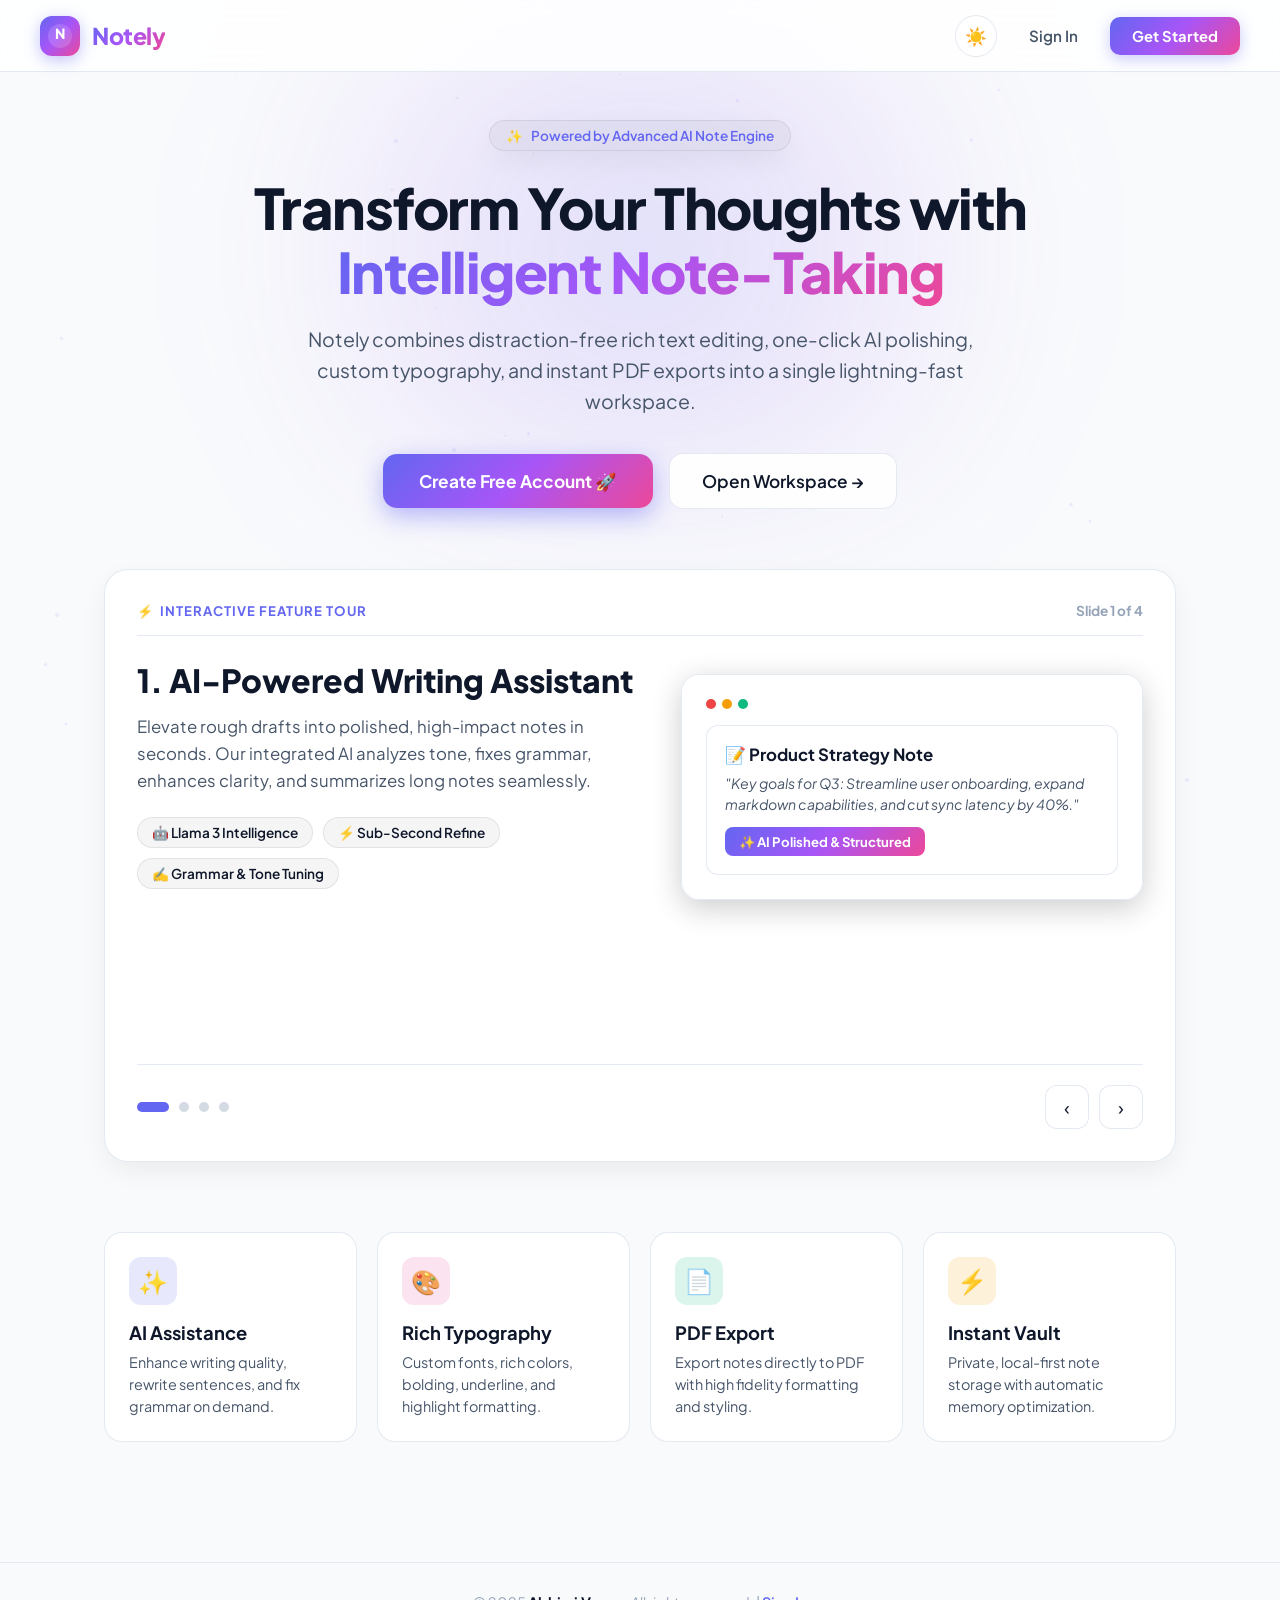
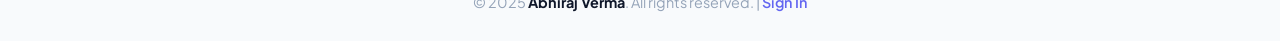
==== commit f7fcc1ec: "Configure root index.html as the 4-slide landing page and app.html as the workspace dashboard" ====
--- a/landing.html
+++ b/landing.html
@@ -596,7 +596,7 @@
 
     <!-- Navigation -->
     <header class="landing-nav">
-        <a href="landing.html" class="brand">
+        <a href="index.html" class="brand">
             <div class="brand-logo-wrap">
                 <svg viewBox="0 0 52 52" fill="none" xmlns="http://www.w3.org/2000/svg">
                     <circle cx="26" cy="26" r="24" fill="#ffffff" fill-opacity="0.15"/>
@@ -606,10 +606,10 @@
             <span class="brand-name">Notely</span>
         </a>
 
-        <div class="nav-actions">
+        <div class="nav-actions" id="navActions">
             <button class="btn-theme" id="themeToggle" title="Toggle Light/Dark Theme">🌙</button>
-            <a href="login.html" class="btn-link">Sign In</a>
-            <a href="signup.html" class="btn-primary-nav">Get Started</a>
+            <a href="login.html" class="btn-link" id="navLoginLink">Sign In</a>
+            <a href="signup.html" class="btn-primary-nav" id="navSignupLink">Get Started</a>
         </div>
     </header>
 
@@ -629,11 +629,11 @@
             Notely combines distraction-free rich text editing, one-click AI polishing, custom typography, and instant PDF exports into a single lightning-fast workspace.
         </p>
 
-        <div class="hero-cta-group">
-            <a href="signup.html" class="hero-btn-main">
+        <div class="hero-cta-group" id="heroCtaGroup">
+            <a href="signup.html" class="hero-btn-main" id="heroPrimaryCta">
                 Create Free Account 🚀
             </a>
-            <a href="login.html" class="hero-btn-outline">
+            <a href="login.html" class="hero-btn-outline" id="heroSecondaryCta">
                 Open Workspace →
             </a>
         </div>
@@ -805,10 +805,30 @@
 
     <script src="auth.js"></script>
     <script>
-        // Redirect if already logged in
+        // Check if user is logged in to adapt CTAs
         document.addEventListener('DOMContentLoaded', () => {
-            if (AuthSystem.isLoggedIn()) {
-                window.location.href = 'index.html';
+            const user = AuthSystem.getCurrentUser();
+            if (user) {
+                const navLoginLink = document.getElementById('navLoginLink');
+                const navSignupLink = document.getElementById('navSignupLink');
+                const heroPrimaryCta = document.getElementById('heroPrimaryCta');
+                const heroSecondaryCta = document.getElementById('heroSecondaryCta');
+
+                if (navLoginLink) {
+                    navLoginLink.textContent = `Hi, ${user.fullName.split(' ')[0]}`;
+                    navLoginLink.href = 'app.html';
+                }
+                if (navSignupLink) {
+                    navSignupLink.textContent = 'Go to Workspace →';
+                    navSignupLink.href = 'app.html';
+                }
+                if (heroPrimaryCta) {
+                    heroPrimaryCta.textContent = 'Open My Workspace 🚀';
+                    heroPrimaryCta.href = 'app.html';
+                }
+                if (heroSecondaryCta) {
+                    heroSecondaryCta.style.display = 'none';
+                }
             }
         });
 
